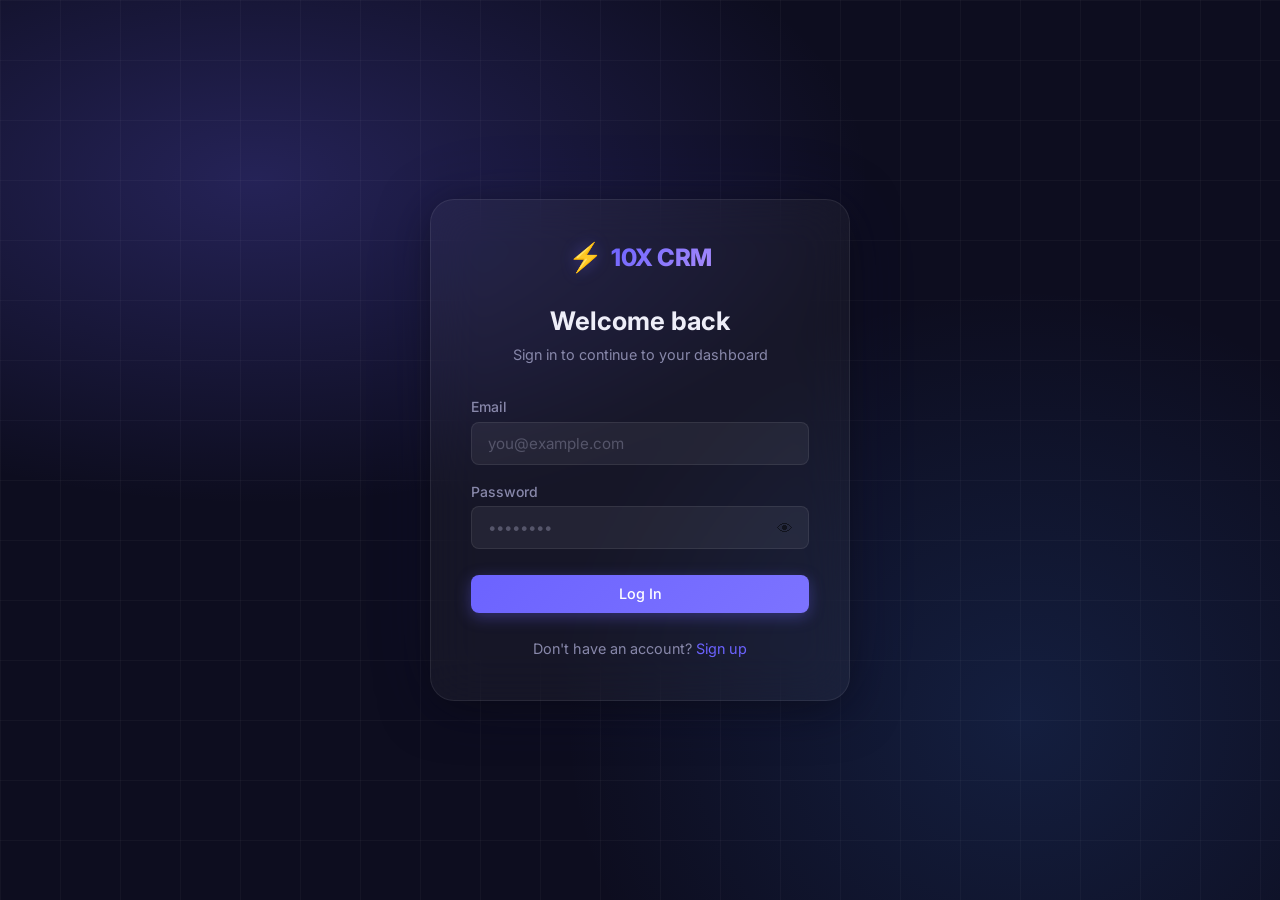
==== index.html @ d8c52a06 "12" ====
<!DOCTYPE html>
<html lang="en" data-theme="dark">
<head>
  <meta charset="UTF-8">
  <meta name="viewport" content="width=device-width, initial-scale=1.0">
  <title>Login — 10X CRM</title>
  <meta name="description" content="Sign in to 10X CRM — the smart sales CRM for high-performing teams.">
  <link rel="preconnect" href="https://fonts.googleapis.com">
  <link rel="preconnect" href="https://fonts.gstatic.com" crossorigin>
  <link href="https://fonts.googleapis.com/css2?family=Inter:wght@300;400;500;600;700;800&display=swap" rel="stylesheet">
  <link rel="stylesheet" href="css/style.css">
</head>
<body class="auth-page">

  <!-- Animated background -->
  <div class="auth-bg">
    <div class="auth-bg-gradient"></div>
    <div class="auth-bg-grid"></div>
  </div>

  <!-- Login Card -->
  <div class="auth-container">
    <div class="auth-card fade-in-up">

      <div class="auth-logo">
        <span class="logo-icon">⚡</span>
        <span class="logo-text">10X CRM</span>
      </div>

      <h1 class="auth-title">Welcome back</h1>
      <p class="auth-subtitle">Sign in to continue to your dashboard</p>

      <form id="login-form" novalidate>

        <div class="form-group">
          <label class="form-label" for="email">Email</label>
          <input
            type="text"
            id="email"
            class="form-input"
            placeholder="you@example.com"
            autocomplete="email"
          >
        </div>

        <div class="form-group">
          <label class="form-label" for="password">Password</label>
          <div class="input-wrapper">
            <input
              type="password"
              id="password"
              class="form-input"
              placeholder="••••••••"
              autocomplete="current-password"
            >
            <button type="button" class="toggle-password" onclick="togglePassword('password')" tabindex="-1" aria-label="Toggle password visibility">👁</button>
          </div>
        </div>

        <button type="submit" id="login-btn" class="btn btn-primary btn-full" style="margin-top:0.5rem">
          Log In
        </button>

      </form>

      <p class="auth-link">Don't have an account? <a href="signup.html">Sign up</a></p>

    </div>
  </div>

  <div id="toast-container"></div>

  <script src="js/storage.js"></script>
  <script src="js/guard.js"></script>
  <script src="js/toast.js"></script>
  <script src="js/auth.js"></script>
  <script>initLogin();</script>
</body>
</html>
---- css/style.css ----
/* ============================================================
   10X CRM — Design System
   Vanilla CSS | Dark/Light themes | Glassmorphism | Animations
   ============================================================ */

@import url('https://fonts.googleapis.com/css2?family=Inter:wght@300;400;500;600;700;800&display=swap');

/* ── CSS Variables ── */
:root {
  --font: 'Inter', -apple-system, BlinkMacSystemFont, sans-serif;

  /* Dark theme (default) */
  --bg-base:        #0d0d1f;
  --bg-secondary:   #12122a;
  --bg-card:        rgba(255, 255, 255, 0.04);
  --bg-card-hover:  rgba(255, 255, 255, 0.07);
  --bg-input:       rgba(255, 255, 255, 0.06);
  --bg-sidebar:     rgba(15, 15, 35, 0.95);

  --border:         rgba(255, 255, 255, 0.08);
  --border-focus:   rgba(108, 99, 255, 0.6);
  --border-error:   #ef4444;

  --text-primary:   #eeeef8;
  --text-secondary: #8888aa;
  --text-muted:     #55556a;
  --text-accent:    #6c63ff;

  --accent:         #6c63ff;
  --accent-hover:   #7c73ff;
  --accent-light:   rgba(108, 99, 255, 0.15);
  --accent-glow:    rgba(108, 99, 255, 0.4);

  --success:        #10b981;
  --success-light:  rgba(16, 185, 129, 0.15);
  --error:          #ef4444;
  --error-light:    rgba(239, 68, 68, 0.12);
  --warning:        #f59e0b;
  --warning-light:  rgba(245, 158, 11, 0.15);
  --info:           #3b82f6;
  --info-light:     rgba(59, 130, 246, 0.15);

  /* Status colors */
  --status-lead:       #3b82f6;
  --status-lead-bg:    rgba(59, 130, 246, 0.15);
  --status-contacted:  #f59e0b;
  --status-contacted-bg: rgba(245, 158, 11, 0.15);
  --status-won:        #10b981;
  --status-won-bg:     rgba(16, 185, 129, 0.15);
  --status-lost:       #ef4444;
  --status-lost-bg:    rgba(239, 68, 68, 0.15);

  --sidebar-width: 250px;
  --radius-sm: 8px;
  --radius-md: 12px;
  --radius-lg: 16px;
  --radius-xl: 24px;
  --shadow-sm: 0 2px 8px rgba(0,0,0,0.3);
  --shadow-md: 0 4px 24px rgba(0,0,0,0.4);
  --shadow-lg: 0 8px 48px rgba(0,0,0,0.5);
  --shadow-accent: 0 0 32px var(--accent-glow);
  --transition: all 0.2s ease;
  --transition-slow: all 0.35s ease;
}

/* Light Theme */
[data-theme="light"] {
  --bg-base:        #f0f0fd;
  --bg-secondary:   #e8e8f8;
  --bg-card:        rgba(255, 255, 255, 0.85);
  --bg-card-hover:  rgba(255, 255, 255, 0.98);
  --bg-input:       rgba(255, 255, 255, 0.9);
  --bg-sidebar:     rgba(240, 240, 253, 0.98);
  --border:         rgba(0, 0, 0, 0.08);
  --border-focus:   rgba(108, 99, 255, 0.5);
  --text-primary:   #1a1a3a;
  --text-secondary: #5a5a7a;
  --text-muted:     #9090b0;
  --accent-light:   rgba(108, 99, 255, 0.1);
  --accent-glow:    rgba(108, 99, 255, 0.2);
  --bg-sidebar:     #ffffff;
  --shadow-sm: 0 2px 8px rgba(0,0,0,0.08);
  --shadow-md: 0 4px 24px rgba(0,0,0,0.1);
  --shadow-lg: 0 8px 48px rgba(0,0,0,0.15);
}

/* ── Reset ── */
*, *::before, *::after { box-sizing: border-box; margin: 0; padding: 0; }
html { font-size: 16px; }
body {
  font-family: var(--font);
  background: var(--bg-base);
  color: var(--text-primary);
  min-height: 100vh;
  -webkit-font-smoothing: antialiased;
  transition: background 0.3s ease, color 0.3s ease;
}
a { color: var(--accent); text-decoration: none; transition: var(--transition); }
a:hover { color: var(--accent-hover); }
img { max-width: 100%; }
button { cursor: pointer; border: none; font-family: var(--font); }
input, select, textarea { font-family: var(--font); }
ul { list-style: none; }

/* ── Scrollbar ── */
::-webkit-scrollbar { width: 6px; height: 6px; }
::-webkit-scrollbar-track { background: transparent; }
::-webkit-scrollbar-thumb { background: var(--border); border-radius: 3px; }
::-webkit-scrollbar-thumb:hover { background: var(--text-muted); }

/* ── Typography ── */
h1 { font-size: 1.75rem; font-weight: 700; line-height: 1.2; }
h2 { font-size: 1.35rem; font-weight: 600; }
h3 { font-size: 1.1rem; font-weight: 600; }
p { line-height: 1.6; }

/* ══════════════════════════════════════════
   AUTH PAGES (Login & Sign Up)
══════════════════════════════════════════ */

.auth-page {
  overflow: hidden;
}

.auth-bg {
  position: fixed;
  inset: 0;
  z-index: 0;
}

.auth-bg-gradient {
  position: absolute;
  inset: 0;
  background:
    radial-gradient(ellipse 80% 60% at 20% 20%, rgba(108, 99, 255, 0.25) 0%, transparent 60%),
    radial-gradient(ellipse 60% 80% at 80% 80%, rgba(59, 130, 246, 0.15) 0%, transparent 60%),
    var(--bg-base);
}

.auth-bg-grid {
  position: absolute;
  inset: 0;
  background-image:
    linear-gradient(rgba(255,255,255,0.03) 1px, transparent 1px),
    linear-gradient(90deg, rgba(255,255,255,0.03) 1px, transparent 1px);
  background-size: 60px 60px;
}

.auth-container {
  position: relative;
  z-index: 1;
  min-height: 100vh;
  display: flex;
  align-items: center;
  justify-content: center;
  padding: 2rem;
}

.auth-card {
  width: 100%;
  max-width: 420px;
  background: var(--bg-card);
  backdrop-filter: blur(24px);
  -webkit-backdrop-filter: blur(24px);
  border: 1px solid var(--border);
  border-radius: var(--radius-xl);
  padding: 2.5rem;
  box-shadow: var(--shadow-lg), 0 0 80px rgba(108, 99, 255, 0.08);
  animation: fadeInUp 0.4s ease;
}

.auth-logo {
  display: flex;
  align-items: center;
  gap: 0.5rem;
  margin-bottom: 2rem;
  justify-content: center;
}

.logo-icon {
  font-size: 1.75rem;
  filter: drop-shadow(0 0 8px var(--accent-glow));
}

.logo-text {
  font-size: 1.5rem;
  font-weight: 800;
  background: linear-gradient(135deg, var(--accent), #a78bfa);
  -webkit-background-clip: text;
  -webkit-text-fill-color: transparent;
  background-clip: text;
  letter-spacing: -0.02em;
}

.auth-title {
  font-size: 1.6rem;
  font-weight: 700;
  text-align: center;
  margin-bottom: 0.4rem;
}

.auth-subtitle {
  text-align: center;
  color: var(--text-secondary);
  font-size: 0.9rem;
  margin-bottom: 2rem;
}

.auth-link {
  text-align: center;
  margin-top: 1.5rem;
  color: var(--text-secondary);
  font-size: 0.9rem;
}

/* ══════════════════════════════════════════
   FORMS & INPUTS
══════════════════════════════════════════ */

.form-group {
  margin-bottom: 1.1rem;
}

.form-label {
  display: block;
  font-size: 0.875rem;
  font-weight: 500;
  color: var(--text-secondary);
  margin-bottom: 0.4rem;
}

.form-input, .form-select, .form-textarea {
  width: 100%;
  padding: 0.7rem 1rem;
  background: var(--bg-input);
  border: 1px solid var(--border);
  border-radius: var(--radius-sm);
  color: var(--text-primary);
  font-size: 0.95rem;
  transition: var(--transition);
  outline: none;
  -webkit-appearance: none;
  appearance: none;
}

.form-input::placeholder, .form-textarea::placeholder {
  color: var(--text-muted);
}

.form-input:focus, .form-select:focus, .form-textarea:focus {
  border-color: var(--border-focus);
  background: rgba(108, 99, 255, 0.05);
  box-shadow: 0 0 0 3px rgba(108, 99, 255, 0.1);
}

.form-input.input-error, .form-select.input-error, .form-textarea.input-error {
  border-color: var(--border-error);
  background: var(--error-light);
  box-shadow: 0 0 0 3px rgba(239, 68, 68, 0.1);
}

.field-error {
  display: block;
  font-size: 0.8rem;
  color: var(--error);
  margin-top: 0.3rem;
  animation: fadeIn 0.2s ease;
}

.form-select {
  background-image: url("data:image/svg+xml,%3Csvg xmlns='http://www.w3.org/2000/svg' width='12' height='8' viewBox='0 0 12 8'%3E%3Cpath fill='%238888aa' d='M1 1l5 5 5-5'/%3E%3C/svg%3E");
  background-repeat: no-repeat;
  background-position: right 0.9rem center;
  padding-right: 2.5rem;
  cursor: pointer;
}

.form-select option {
  background: #1a1a3a;
  color: var(--text-primary);
}

.form-textarea {
  resize: vertical;
  min-height: 80px;
}

/* Input with icon/button inside */
.input-wrapper {
  position: relative;
}

.input-wrapper .form-input {
  padding-right: 3rem;
}

.toggle-password {
  position: absolute;
  right: 0.75rem;
  top: 50%;
  transform: translateY(-50%);
  background: none;
  padding: 0.25rem;
  font-size: 1rem;
  opacity: 0.5;
  transition: var(--transition);
}

.toggle-password:hover { opacity: 1; }

/* ── Password Strength ── */
.password-strength {
  margin-top: 0.5rem;
  height: 4px;
  border-radius: 2px;
  background: var(--border);
  overflow: hidden;
  position: relative;
}

.strength-bar {
  height: 100%;
  border-radius: 2px;
  transition: width 0.3s ease, background 0.3s ease;
  width: 0;
}

.strength-label {
  font-size: 0.75rem;
  margin-top: 0.25rem;
  display: block;
}

.strength-weak   .strength-bar { width: 25%; background: var(--error); }
.strength-fair   .strength-bar { width: 50%; background: var(--warning); }
.strength-good   .strength-bar { width: 75%; background: #a78bfa; }
.strength-strong .strength-bar { width: 100%; background: var(--success); }

.strength-weak   .strength-label { color: var(--error); }
.strength-fair   .strength-label { color: var(--warning); }
.strength-good   .strength-label { color: #a78bfa; }
.strength-strong .strength-label { color: var(--success); }

/* ══════════════════════════════════════════
   BUTTONS
══════════════════════════════════════════ */

.btn {
  display: inline-flex;
  align-items: center;
  justify-content: center;
  gap: 0.5rem;
  padding: 0.65rem 1.25rem;
  border-radius: var(--radius-sm);
  font-size: 0.9rem;
  font-weight: 500;
  transition: var(--transition);
  white-space: nowrap;
}

.btn-primary {
  background: linear-gradient(135deg, var(--accent), #7c73ff);
  color: #fff;
  box-shadow: 0 4px 15px rgba(108, 99, 255, 0.35);
}

.btn-primary:hover {
  transform: translateY(-1px);
  box-shadow: 0 6px 20px rgba(108, 99, 255, 0.5);
  filter: brightness(1.1);
}

.btn-primary:active { transform: translateY(0); }

.btn-secondary {
  background: var(--bg-card);
  color: var(--text-primary);
  border: 1px solid var(--border);
}

.btn-secondary:hover {
  background: var(--bg-card-hover);
  border-color: var(--accent);
}

.btn-ghost {
  background: transparent;
  color: var(--text-secondary);
  padding: 0.5rem 0.75rem;
}

.btn-ghost:hover {
  color: var(--error);
  background: var(--error-light);
}

.btn-danger {
  background: var(--error-light);
  color: var(--error);
  border: 1px solid rgba(239, 68, 68, 0.3);
}

.btn-danger:hover {
  background: var(--error);
  color: #fff;
}

.btn-full { width: 100%; }

.btn-icon {
  background: var(--bg-card);
  border: 1px solid var(--border);
  border-radius: var(--radius-sm);
  padding: 0.5rem 0.75rem;
  font-size: 1.1rem;
  transition: var(--transition);
}

.btn-icon:hover {
  background: var(--bg-card-hover);
  transform: scale(1.05);
}

/* Delete button on client cards */
.btn-delete {
  background: transparent;
  color: var(--text-muted);
  font-size: 0.8rem;
  padding: 0.35rem 0.7rem;
  border-radius: var(--radius-sm);
  border: 1px solid transparent;
  transition: var(--transition);
}

.btn-delete:hover {
  color: var(--error);
  border-color: var(--error);
  background: var(--error-light);
}

/* ══════════════════════════════════════════
   APP LAYOUT (Protected Pages)
══════════════════════════════════════════ */

.app-layout {
  display: flex;
  min-height: 100vh;
}

/* ── Sidebar ── */
.sidebar {
  width: var(--sidebar-width);
  min-height: 100vh;
  background: var(--bg-sidebar);
  border-right: 1px solid var(--border);
  display: flex;
  flex-direction: column;
  position: fixed;
  top: 0;
  left: 0;
  z-index: 100;
  backdrop-filter: blur(20px);
  -webkit-backdrop-filter: blur(20px);
  transition: var(--transition);
}

.sidebar-logo {
  padding: 1.5rem 1.25rem;
  border-bottom: 1px solid var(--border);
}

.sidebar-logo a {
  display: flex;
  align-items: center;
  gap: 0.5rem;
  text-decoration: none;
}

.sidebar-logo .logo-icon { font-size: 1.5rem; }
.sidebar-logo .logo-text { font-size: 1.2rem; font-weight: 800; }

.sidebar-nav {
  padding: 1rem 0.75rem;
  flex: 1;
  display: flex;
  flex-direction: column;
  gap: 0.25rem;
}

.nav-link {
  display: flex;
  align-items: center;
  gap: 0.75rem;
  padding: 0.7rem 1rem;
  border-radius: var(--radius-md);
  color: var(--text-secondary);
  font-size: 0.9rem;
  font-weight: 500;
  transition: var(--transition);
  text-decoration: none;
}

.nav-link:hover {
  color: var(--text-primary);
  background: var(--bg-card-hover);
}

.nav-link.active {
  color: var(--accent);
  background: var(--accent-light);
  font-weight: 600;
}

.nav-link .nav-icon { font-size: 1.1rem; width: 20px; text-align: center; }

.sidebar-footer {
  padding: 1rem 1.25rem;
  border-top: 1px solid var(--border);
  display: flex;
  align-items: center;
  justify-content: space-between;
  gap: 0.5rem;
}

/* ── Main Content ── */
.main-content {
  margin-left: var(--sidebar-width);
  flex: 1;
  min-height: 100vh;
  padding: 2rem 2.5rem;
  background: var(--bg-base);
  transition: background 0.3s ease;
}

/* ── Page Header ── */
.page-header {
  display: flex;
  align-items: flex-start;
  justify-content: space-between;
  margin-bottom: 2rem;
}

.page-header h1 {
  font-size: 1.6rem;
  margin-bottom: 0.25rem;
}

.live-clock {
  color: var(--text-secondary);
  font-size: 0.875rem;
  display: flex;
  gap: 1rem;
}

.page-header-actions {
  display: flex;
  align-items: center;
  gap: 0.75rem;
  flex-shrink: 0;
}

/* ══════════════════════════════════════════
   STAT CARDS (Dashboard)
══════════════════════════════════════════ */

.stats-grid {
  display: grid;
  grid-template-columns: repeat(4, 1fr);
  gap: 1.25rem;
  margin-bottom: 1.75rem;
}

.stat-card {
  background: var(--bg-card);
  backdrop-filter: blur(12px);
  border: 1px solid var(--border);
  border-radius: var(--radius-lg);
  padding: 1.4rem 1.5rem;
  transition: var(--transition);
  position: relative;
  overflow: hidden;
}

.stat-card::before {
  content: '';
  position: absolute;
  top: 0; left: 0; right: 0;
  height: 2px;
  background: linear-gradient(90deg, var(--accent), transparent);
  opacity: 0;
  transition: var(--transition);
}

.stat-card:hover { border-color: rgba(108, 99, 255, 0.25); transform: translateY(-2px); }
.stat-card:hover::before { opacity: 1; }

.stat-label {
  font-size: 0.8rem;
  font-weight: 500;
  text-transform: uppercase;
  letter-spacing: 0.06em;
  color: var(--text-secondary);
  margin-bottom: 0.6rem;
}

.stat-value {
  font-size: 2rem;
  font-weight: 700;
  color: var(--text-primary);
  line-height: 1;
  margin-bottom: 0.3rem;
}

.stat-icon {
  position: absolute;
  top: 1.25rem;
  right: 1.25rem;
  font-size: 1.5rem;
  opacity: 0.5;
}

.stat-card.accent .stat-value { color: var(--accent); }
.stat-card.success .stat-value { color: var(--success); }

/* ══════════════════════════════════════════
   DASHBOARD SECTIONS
══════════════════════════════════════════ */

.dashboard-grid {
  display: grid;
  grid-template-columns: 1fr 1.5fr;
  gap: 1.5rem;
}

.section-card {
  background: var(--bg-card);
  backdrop-filter: blur(12px);
  border: 1px solid var(--border);
  border-radius: var(--radius-lg);
  padding: 1.5rem;
}

.section-header {
  display: flex;
  align-items: center;
  justify-content: space-between;
  margin-bottom: 1.25rem;
}

.section-title {
  font-size: 1rem;
  font-weight: 600;
  color: var(--text-primary);
}

/* ── Pipeline ── */
.pipeline-list { display: flex; flex-direction: column; gap: 0.9rem; }

.pipeline-item {
  display: flex;
  align-items: center;
  gap: 0.75rem;
}

.pipeline-label {
  width: 75px;
  font-size: 0.82rem;
  font-weight: 500;
  color: var(--text-secondary);
  flex-shrink: 0;
}

.pipeline-bar {
  flex: 1;
  height: 8px;
  background: var(--border);
  border-radius: 4px;
  overflow: hidden;
}

.pipeline-bar-fill {
  height: 100%;
  border-radius: 4px;
  transition: width 0.6s ease;
  min-width: 4px;
}

#pipeline-lead .pipeline-bar-fill    { background: var(--status-lead); }
#pipeline-contacted .pipeline-bar-fill { background: var(--status-contacted); }
#pipeline-won .pipeline-bar-fill     { background: var(--status-won); }
#pipeline-lost .pipeline-bar-fill    { background: var(--status-lost); }

.pipeline-count {
  width: 32px;
  text-align: right;
  font-size: 0.85rem;
  font-weight: 600;
  color: var(--text-primary);
  flex-shrink: 0;
}

/* ── Recent Clients ── */
.recent-client-item {
  display: flex;
  align-items: center;
  gap: 0.75rem;
  padding: 0.6rem 0;
  border-bottom: 1px solid var(--border);
  transition: var(--transition);
}

.recent-client-item:last-child { border-bottom: none; }
.recent-client-item:hover { background: var(--bg-card-hover); border-radius: var(--radius-sm); padding-left: 0.5rem; }

.client-avatar-sm {
  width: 38px;
  height: 38px;
  border-radius: 50%;
  object-fit: cover;
  border: 2px solid var(--border);
  flex-shrink: 0;
}

.recent-client-info { flex: 1; min-width: 0; }

.recent-client-name {
  display: block;
  font-size: 0.9rem;
  font-weight: 500;
  white-space: nowrap;
  overflow: hidden;
  text-overflow: ellipsis;
}

.recent-client-company {
  display: block;
  font-size: 0.78rem;
  color: var(--text-secondary);
  white-space: nowrap;
  overflow: hidden;
  text-overflow: ellipsis;
}

.recent-client-date {
  font-size: 0.78rem;
  color: var(--text-muted);
  flex-shrink: 0;
}

.view-all-link {
  display: inline-flex;
  align-items: center;
  gap: 0.3rem;
  margin-top: 1rem;
  font-size: 0.875rem;
  color: var(--accent);
  font-weight: 500;
}

.view-all-link:hover { gap: 0.5rem; }

/* ══════════════════════════════════════════
   CLIENTS PAGE TOOLBAR
══════════════════════════════════════════ */

.clients-toolbar {
  display: flex;
  align-items: center;
  gap: 0.75rem;
  margin-bottom: 1.5rem;
  flex-wrap: wrap;
}

.search-wrapper {
  position: relative;
  flex: 1;
  min-width: 200px;
  max-width: 320px;
}

.search-icon {
  position: absolute;
  left: 0.9rem;
  top: 50%;
  transform: translateY(-50%);
  color: var(--text-muted);
  font-size: 0.9rem;
  pointer-events: none;
}

.search-input {
  width: 100%;
  padding: 0.65rem 1rem 0.65rem 2.5rem;
  background: var(--bg-input);
  border: 1px solid var(--border);
  border-radius: var(--radius-sm);
  color: var(--text-primary);
  font-size: 0.9rem;
  transition: var(--transition);
  outline: none;
}

.search-input:focus {
  border-color: var(--border-focus);
  box-shadow: 0 0 0 3px rgba(108, 99, 255, 0.1);
}

.search-input::placeholder { color: var(--text-muted); }

/* Filter chips */
.filter-chips {
  display: flex;
  gap: 0.4rem;
  flex-wrap: wrap;
}

.filter-chip {
  padding: 0.4rem 0.9rem;
  border-radius: 100px;
  border: 1px solid var(--border);
  background: transparent;
  color: var(--text-secondary);
  font-size: 0.82rem;
  font-weight: 500;
  cursor: pointer;
  transition: var(--transition);
  font-family: var(--font);
}

.filter-chip:hover { border-color: var(--accent); color: var(--accent); }

.filter-chip.active {
  background: var(--accent-light);
  border-color: var(--accent);
  color: var(--accent);
  font-weight: 600;
}

.filter-chip[data-status="Lead"].active     { background: var(--status-lead-bg); border-color: var(--status-lead); color: var(--status-lead); }
.filter-chip[data-status="Contacted"].active { background: var(--status-contacted-bg); border-color: var(--status-contacted); color: var(--status-contacted); }
.filter-chip[data-status="Won"].active      { background: var(--status-won-bg); border-color: var(--status-won); color: var(--status-won); }
.filter-chip[data-status="Lost"].active     { background: var(--status-lost-bg); border-color: var(--status-lost); color: var(--status-lost); }

.sort-select {
  padding: 0.6rem 2rem 0.6rem 0.9rem;
  background: var(--bg-input);
  border: 1px solid var(--border);
  border-radius: var(--radius-sm);
  color: var(--text-primary);
  font-size: 0.85rem;
  cursor: pointer;
  outline: none;
  transition: var(--transition);
  background-image: url("data:image/svg+xml,%3Csvg xmlns='http://www.w3.org/2000/svg' width='10' height='6' viewBox='0 0 10 6'%3E%3Cpath fill='%238888aa' d='M1 1l4 4 4-4'/%3E%3C/svg%3E");
  background-repeat: no-repeat;
  background-position: right 0.7rem center;
  -webkit-appearance: none;
  appearance: none;
}

.sort-select option { background: #1a1a3a; }

/* ══════════════════════════════════════════
   CLIENT CARDS GRID
══════════════════════════════════════════ */

.clients-grid {
  display: grid;
  grid-template-columns: repeat(auto-fill, minmax(300px, 1fr));
  gap: 1.1rem;
}

.client-card {
  background: var(--bg-card);
  border: 1px solid var(--border);
  border-radius: var(--radius-lg);
  overflow: hidden;
  transition: var(--transition);
  cursor: pointer;
}

.client-card:hover {
  border-color: rgba(108, 99, 255, 0.3);
  transform: translateY(-2px);
  box-shadow: var(--shadow-md);
}

.client-card-header {
  display: flex;
  align-items: flex-start;
  gap: 0.9rem;
  padding: 1.1rem;
}

.client-avatar {
  width: 52px;
  height: 52px;
  border-radius: 50%;
  object-fit: cover;
  border: 2px solid var(--border);
  flex-shrink: 0;
}

.client-info { flex: 1; min-width: 0; }

.client-name {
  font-size: 0.95rem;
  font-weight: 600;
  margin-bottom: 0.2rem;
  white-space: nowrap;
  overflow: hidden;
  text-overflow: ellipsis;
}

.client-company, .client-email {
  font-size: 0.8rem;
  color: var(--text-secondary);
  white-space: nowrap;
  overflow: hidden;
  text-overflow: ellipsis;
  margin-bottom: 0.1rem;
}

.client-card-footer {
  display: flex;
  align-items: center;
  gap: 0.5rem;
  padding: 0.7rem 1.1rem;
  border-top: 1px solid var(--border);
  background: rgba(0,0,0,0.15);
  flex-wrap: wrap;
}

.deal-value {
  font-size: 0.85rem;
  font-weight: 600;
  color: var(--success);
  margin-right: auto;
}

.status-select {
  padding: 0.3rem 1.5rem 0.3rem 0.5rem;
  background: var(--bg-input);
  border: 1px solid var(--border);
  border-radius: var(--radius-sm);
  color: var(--text-primary);
  font-size: 0.78rem;
  cursor: pointer;
  outline: none;
  transition: var(--transition);
  background-image: url("data:image/svg+xml,%3Csvg xmlns='http://www.w3.org/2000/svg' width='8' height='5' viewBox='0 0 8 5'%3E%3Cpath fill='%238888aa' d='M1 1l3 3 3-3'/%3E%3C/svg%3E");
  background-repeat: no-repeat;
  background-position: right 0.4rem center;
  -webkit-appearance: none;
  appearance: none;
}

.status-select option { background: #1a1a3a; }

/* ── Status Badges ── */
.badge {
  display: inline-flex;
  align-items: center;
  padding: 0.25rem 0.65rem;
  border-radius: 100px;
  font-size: 0.75rem;
  font-weight: 600;
  letter-spacing: 0.02em;
  white-space: nowrap;
}

.badge-lead      { background: var(--status-lead-bg); color: var(--status-lead); }
.badge-contacted { background: var(--status-contacted-bg); color: var(--status-contacted); }
.badge-won       { background: var(--status-won-bg); color: var(--status-won); }
.badge-lost      { background: var(--status-lost-bg); color: var(--status-lost); }

/* ══════════════════════════════════════════
   MODALS
══════════════════════════════════════════ */

.modal-overlay {
  position: fixed;
  inset: 0;
  background: rgba(0, 0, 0, 0.65);
  backdrop-filter: blur(6px);
  -webkit-backdrop-filter: blur(6px);
  display: flex;
  align-items: center;
  justify-content: center;
  z-index: 1000;
  padding: 1.5rem;
  opacity: 0;
  pointer-events: none;
  transition: opacity 0.25s ease;
}

.modal-overlay.modal-open {
  opacity: 1;
  pointer-events: all;
}

.modal-overlay.modal-open .modal-box {
  transform: scale(1) translateY(0);
  opacity: 1;
}

.modal-box {
  background: var(--bg-secondary);
  border: 1px solid var(--border);
  border-radius: var(--radius-xl);
  width: 100%;
  max-width: 480px;
  max-height: 90vh;
  overflow-y: auto;
  box-shadow: var(--shadow-lg);
  transform: scale(0.95) translateY(10px);
  opacity: 0;
  transition: transform 0.25s ease, opacity 0.25s ease;
}

.modal-box.modal-wide { max-width: 580px; }

.modal-header {
  display: flex;
  align-items: center;
  justify-content: space-between;
  padding: 1.5rem 1.5rem 0;
}

.modal-title { font-size: 1.15rem; font-weight: 700; }

.modal-close {
  background: var(--bg-card);
  border: 1px solid var(--border);
  border-radius: var(--radius-sm);
  width: 32px;
  height: 32px;
  display: flex;
  align-items: center;
  justify-content: center;
  font-size: 1.1rem;
  color: var(--text-secondary);
  transition: var(--transition);
}

.modal-close:hover {
  color: var(--error);
  border-color: var(--error);
  background: var(--error-light);
}

.modal-body {
  padding: 1.25rem 1.5rem 1.5rem;
}

.modal-footer {
  padding: 0 1.5rem 1.5rem;
  display: flex;
  gap: 0.75rem;
  justify-content: flex-end;
}

/* ── Detail Modal specific ── */
.detail-hero {
  display: flex;
  align-items: center;
  gap: 1rem;
  padding: 1.25rem 1.5rem;
  border-bottom: 1px solid var(--border);
}

.detail-avatar {
  width: 70px;
  height: 70px;
  border-radius: 50%;
  object-fit: cover;
  border: 3px solid var(--accent);
}

.detail-info h2 { font-size: 1.15rem; }
.detail-info p { font-size: 0.85rem; color: var(--text-secondary); margin-top: 0.15rem; }

.detail-fields {
  display: grid;
  grid-template-columns: 1fr 1fr;
  gap: 0.75rem 1.25rem;
  padding: 1.25rem 1.5rem;
  border-bottom: 1px solid var(--border);
}

.detail-field-label {
  font-size: 0.75rem;
  font-weight: 500;
  text-transform: uppercase;
  letter-spacing: 0.05em;
  color: var(--text-muted);
  margin-bottom: 0.2rem;
}

.detail-field-value {
  font-size: 0.9rem;
  color: var(--text-primary);
  font-weight: 500;
}

.notes-section { padding: 1.25rem 1.5rem; }

.notes-section h3 { font-size: 0.95rem; margin-bottom: 0.9rem; }

.notes-list {
  display: flex;
  flex-direction: column;
  gap: 0.6rem;
  max-height: 180px;
  overflow-y: auto;
  margin-bottom: 0.9rem;
}

.note-item {
  background: var(--bg-card);
  border: 1px solid var(--border);
  border-radius: var(--radius-sm);
  padding: 0.6rem 0.85rem;
}

.note-text { font-size: 0.88rem; margin-bottom: 0.25rem; }
.note-date { font-size: 0.75rem; color: var(--text-muted); }

.note-input-row {
  display: flex;
  gap: 0.5rem;
  margin-bottom: 0.75rem;
}

.note-input-row .form-input { flex: 1; }

/* ══════════════════════════════════════════
   PROFILE PAGE
══════════════════════════════════════════ */

.profile-layout {
  display: grid;
  grid-template-columns: 280px 1fr;
  gap: 1.75rem;
  align-items: start;
}

.profile-card {
  background: var(--bg-card);
  border: 1px solid var(--border);
  border-radius: var(--radius-lg);
  padding: 2rem 1.5rem;
  text-align: center;
}

.profile-avatar-initials {
  width: 80px;
  height: 80px;
  border-radius: 50%;
  background: linear-gradient(135deg, var(--accent), #a78bfa);
  color: #fff;
  font-size: 1.75rem;
  font-weight: 700;
  display: flex;
  align-items: center;
  justify-content: center;
  margin: 0 auto 1rem;
  box-shadow: 0 0 0 4px rgba(108,99,255,0.2);
}

.profile-display-name { font-size: 1.2rem; font-weight: 700; margin-bottom: 0.25rem; }
.profile-display-email { font-size: 0.85rem; color: var(--text-secondary); margin-bottom: 0.5rem; }
.profile-display-company { font-size: 0.85rem; color: var(--text-muted); }
.profile-display-since { font-size: 0.8rem; color: var(--text-muted); margin-top: 1rem; padding-top: 1rem; border-top: 1px solid var(--border); }

.profile-forms { display: flex; flex-direction: column; gap: 1.25rem; }

.form-card {
  background: var(--bg-card);
  border: 1px solid var(--border);
  border-radius: var(--radius-lg);
  padding: 1.5rem;
}

.form-card h2 {
  font-size: 1rem;
  font-weight: 600;
  margin-bottom: 1.25rem;
  padding-bottom: 0.75rem;
  border-bottom: 1px solid var(--border);
}

.reset-zone {
  display: flex;
  align-items: center;
  justify-content: space-between;
  gap: 1rem;
}

.reset-zone p { font-size: 0.875rem; color: var(--text-secondary); }

/* ══════════════════════════════════════════
   TOAST NOTIFICATIONS
══════════════════════════════════════════ */

#toast-container {
  position: fixed;
  bottom: 1.5rem;
  right: 1.5rem;
  z-index: 9999;
  display: flex;
  flex-direction: column;
  gap: 0.6rem;
  pointer-events: none;
}

.toast {
  display: flex;
  align-items: center;
  gap: 0.65rem;
  padding: 0.75rem 1rem;
  border-radius: var(--radius-md);
  font-size: 0.875rem;
  font-weight: 500;
  min-width: 280px;
  max-width: 380px;
  pointer-events: all;
  box-shadow: var(--shadow-md);
  border: 1px solid transparent;
  opacity: 0;
  transform: translateY(16px) scale(0.96);
  transition: opacity 0.25s ease, transform 0.25s ease;
  backdrop-filter: blur(16px);
  -webkit-backdrop-filter: blur(16px);
}

.toast.toast-show {
  opacity: 1;
  transform: translateY(0) scale(1);
}

.toast-success {
  background: rgba(16, 185, 129, 0.15);
  border-color: rgba(16, 185, 129, 0.4);
  color: #34d399;
}

.toast-error {
  background: rgba(239, 68, 68, 0.15);
  border-color: rgba(239, 68, 68, 0.4);
  color: #f87171;
}

.toast-info {
  background: rgba(59, 130, 246, 0.15);
  border-color: rgba(59, 130, 246, 0.4);
  color: #60a5fa;
}

.toast-warning {
  background: rgba(245, 158, 11, 0.15);
  border-color: rgba(245, 158, 11, 0.4);
  color: #fbbf24;
}

.toast-icon {
  font-size: 1rem;
  font-weight: 700;
  flex-shrink: 0;
}

.toast-message { flex: 1; }

.toast-close {
  background: transparent;
  color: inherit;
  opacity: 0.6;
  font-size: 1.1rem;
  padding: 0;
  line-height: 1;
  flex-shrink: 0;
}

.toast-close:hover { opacity: 1; }

/* ══════════════════════════════════════════
   LOADING & EMPTY STATES
══════════════════════════════════════════ */

.loading-state, .error-state, .empty-state {
  display: flex;
  flex-direction: column;
  align-items: center;
  justify-content: center;
  padding: 3rem 1.5rem;
  text-align: center;
  color: var(--text-secondary);
  gap: 1rem;
  grid-column: 1 / -1;
}

.spinner {
  width: 36px;
  height: 36px;
  border: 3px solid var(--border);
  border-top-color: var(--accent);
  border-radius: 50%;
  animation: spin 0.7s linear infinite;
}

.error-state { color: var(--error); }
.error-state p { color: var(--error); }

/* ══════════════════════════════════════════
   UTILITIES
══════════════════════════════════════════ */

.text-muted { color: var(--text-muted); font-size: 0.875rem; }
.text-secondary { color: var(--text-secondary); }
.text-accent { color: var(--accent); }
.text-success { color: var(--success); }
.text-error { color: var(--error); }

.divider { border: none; border-top: 1px solid var(--border); margin: 1.25rem 0; }

.section-gap { margin-bottom: 1.75rem; }

/* Grid layout helper for form rows */
.form-row { display: grid; grid-template-columns: 1fr 1fr; gap: 1rem; }

/* ══════════════════════════════════════════
   ANIMATIONS
══════════════════════════════════════════ */

@keyframes fadeInUp {
  from { opacity: 0; transform: translateY(20px); }
  to   { opacity: 1; transform: translateY(0); }
}

@keyframes fadeIn {
  from { opacity: 0; }
  to   { opacity: 1; }
}

@keyframes spin {
  to { transform: rotate(360deg); }
}

@keyframes pulse {
  0%, 100% { opacity: 1; }
  50%       { opacity: 0.5; }
}

.fade-in { animation: fadeIn 0.3s ease; }
.fade-in-up { animation: fadeInUp 0.4s ease; }

/* ══════════════════════════════════════════
   RESPONSIVE
══════════════════════════════════════════ */

@media (max-width: 1100px) {
  .stats-grid { grid-template-columns: repeat(2, 1fr); }
  .dashboard-grid { grid-template-columns: 1fr; }
}

@media (max-width: 900px) {
  .profile-layout { grid-template-columns: 1fr; }
  .sidebar { transform: translateX(-100%); }
  .main-content { margin-left: 0; }
}

@media (max-width: 640px) {
  .stats-grid { grid-template-columns: 1fr; }
  .clients-grid { grid-template-columns: 1fr; }
  .auth-card { padding: 1.75rem; }
  .main-content { padding: 1.5rem; }
  .form-row { grid-template-columns: 1fr; }
  .detail-fields { grid-template-columns: 1fr; }
}
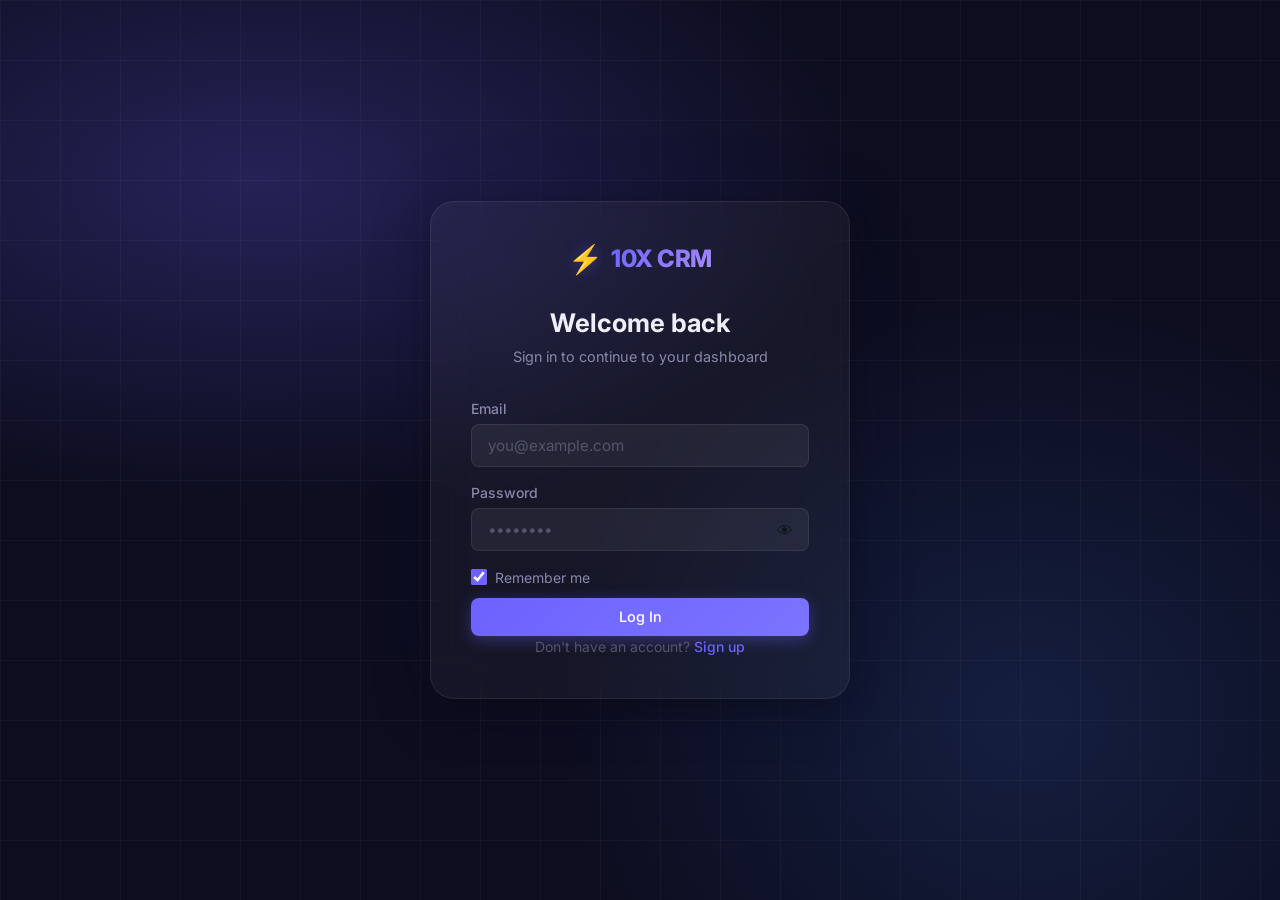
==== commit 140c4dfd: "localStorage vs sessionStorage" ====
--- a/index.html
+++ b/index.html
@@ -57,6 +57,14 @@
           </div>
         </div>
 
+        <!-- Remember me checkbox (bonus) -->
+        <div class="remember-row">
+          <label class="remember-label">
+            <input type="checkbox" id="remember-me" checked>
+            Remember me
+          </label>
+        </div>
+
         <button type="submit" id="login-btn" class="btn btn-primary btn-full" style="margin-top:0.5rem">
           Log In
         </button>
@@ -74,6 +82,24 @@
   <script src="js/guard.js"></script>
   <script src="js/toast.js"></script>
   <script src="js/auth.js"></script>
-  <script>initLogin();</script>
+  <script>
+    // Seed demo account if it doesn't exist yet (for evaluator convenience)
+    (function seedDemoAccount() {
+      const users = JSON.parse(localStorage.getItem('crm_users') || '[]');
+      const exists = users.some(u => u.email === 'demo@test.com');
+      if (!exists) {
+        users.push({
+          id: 1720000000000,
+          fullName: 'Demo User',
+          email: 'demo@test.com',
+          password: 'demo1234',
+          company: '10X Sales',
+          createdAt: new Date().toISOString()
+        });
+        localStorage.setItem('crm_users', JSON.stringify(users));
+      }
+    })();
+    initLogin();
+  </script>
 </body>
 </html>
--- a/css/style.css
+++ b/css/style.css
@@ -208,9 +208,39 @@
 
 .auth-link {
   text-align: center;
-  margin-top: 1.5rem;
+  color: var(--text-muted);
+  font-size: 0.875rem;
+}
+
+.auth-link a {
+  color: var(--accent);
+  font-weight: 500;
+}
+
+.auth-link a:hover { text-decoration: underline; }
+
+/* Remember me row */
+.remember-row {
+  display: flex;
+  align-items: center;
+  margin: 0.75rem 0 0.25rem;
+}
+
+.remember-label {
+  display: flex;
+  align-items: center;
+  gap: 0.5rem;
+  font-size: 0.875rem;
   color: var(--text-secondary);
-  font-size: 0.9rem;
+  cursor: pointer;
+  user-select: none;
+}
+
+.remember-label input[type="checkbox"] {
+  width: 1rem;
+  height: 1rem;
+  accent-color: var(--accent);
+  cursor: pointer;
 }
 
 /* ══════════════════════════════════════════
@@ -437,6 +467,24 @@
   border-color: var(--error);
   background: var(--error-light);
 }
+
+/* Edit button on client cards */
+.btn-edit {
+  background: transparent;
+  color: var(--text-muted);
+  font-size: 0.8rem;
+  padding: 0.35rem 0.7rem;
+  border-radius: var(--radius-sm);
+  border: 1px solid transparent;
+  transition: var(--transition);
+}
+
+.btn-edit:hover {
+  color: var(--accent);
+  border-color: var(--accent);
+  background: rgba(108, 99, 255, 0.12);
+}
+
 
 /* ══════════════════════════════════════════
    APP LAYOUT (Protected Pages)
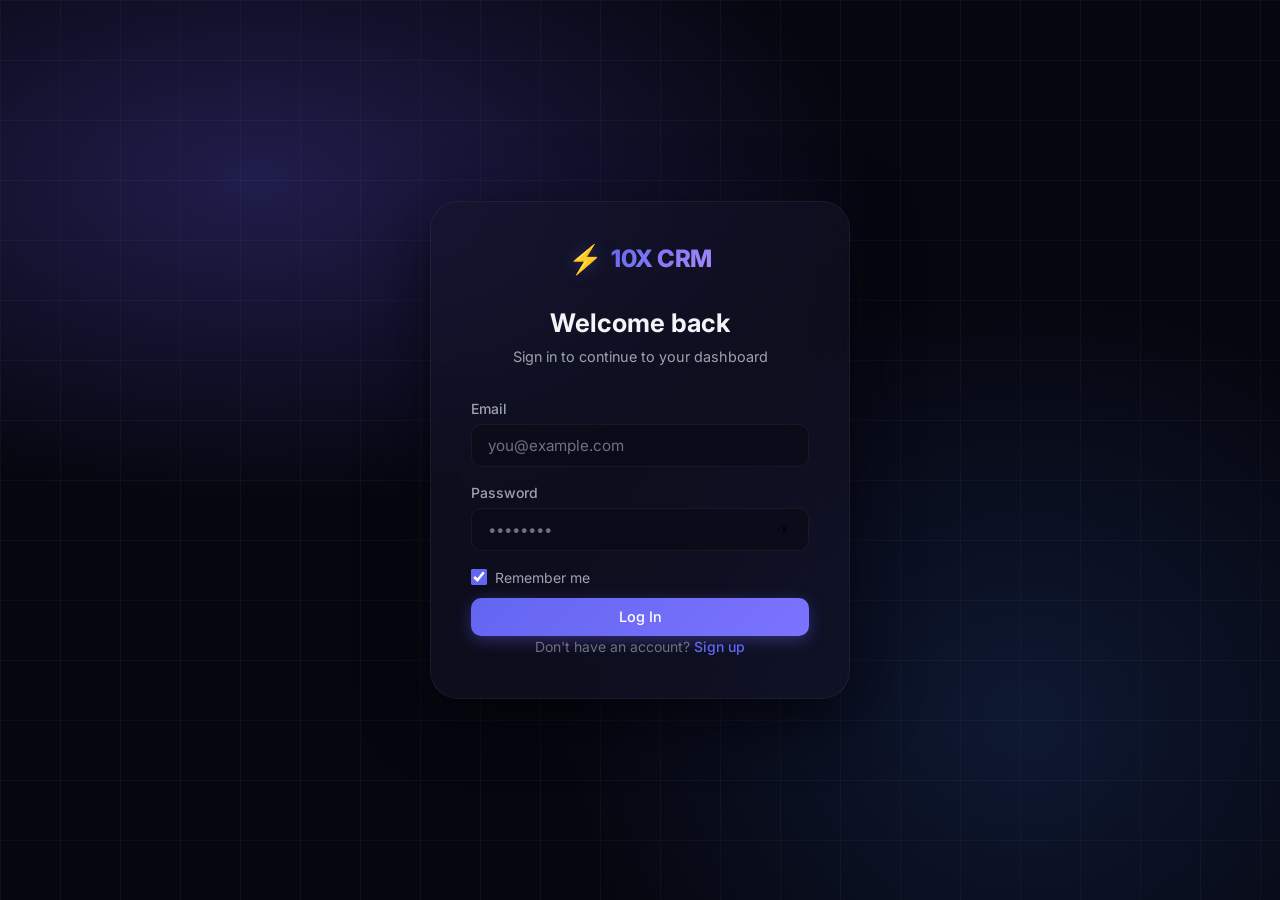
==== commit faf3a56c: "migrate to ES Modules and deduplicate helper functions" ====
--- a/index.html
+++ b/index.html
@@ -78,11 +78,10 @@
 
   <div id="toast-container"></div>
 
-  <script src="js/storage.js"></script>
-  <script src="js/guard.js"></script>
-  <script src="js/toast.js"></script>
-  <script src="js/auth.js"></script>
-  <script>
+  <script type="module">
+    import { initLogin, togglePassword } from './js/auth.js';
+    window.togglePassword = togglePassword;
+
     // Seed demo account if it doesn't exist yet (for evaluator convenience)
     (function seedDemoAccount() {
       const users = JSON.parse(localStorage.getItem('crm_users') || '[]');
--- a/css/style.css
+++ b/css/style.css
@@ -9,36 +9,36 @@
 :root {
   --font: 'Inter', -apple-system, BlinkMacSystemFont, sans-serif;
 
-  /* Dark theme (default) */
-  --bg-base:        #0d0d1f;
-  --bg-secondary:   #12122a;
-  --bg-card:        rgba(255, 255, 255, 0.04);
-  --bg-card-hover:  rgba(255, 255, 255, 0.07);
-  --bg-input:       rgba(255, 255, 255, 0.06);
-  --bg-sidebar:     rgba(15, 15, 35, 0.95);
-
-  --border:         rgba(255, 255, 255, 0.08);
-  --border-focus:   rgba(108, 99, 255, 0.6);
-  --border-error:   #ef4444;
-
-  --text-primary:   #eeeef8;
-  --text-secondary: #8888aa;
-  --text-muted:     #55556a;
-  --text-accent:    #6c63ff;
-
-  --accent:         #6c63ff;
-  --accent-hover:   #7c73ff;
-  --accent-light:   rgba(108, 99, 255, 0.15);
-  --accent-glow:    rgba(108, 99, 255, 0.4);
+  /* Cyberpunk Ultra-Modern Dark Theme */
+  --bg-base:        #06060f;
+  --bg-secondary:   #0b0b18;
+  --bg-card:        rgba(20, 20, 43, 0.55);
+  --bg-card-hover:  rgba(30, 30, 60, 0.75);
+  --bg-input:       rgba(10, 10, 25, 0.7);
+  --bg-sidebar:     rgba(8, 8, 20, 0.85);
+
+  --border:         rgba(255, 255, 255, 0.05);
+  --border-focus:   #8b5cf6;
+  --border-error:   #f43f5e;
+
+  --text-primary:   #f3f4f6;
+  --text-secondary: #9ca3af;
+  --text-muted:     #6b7280;
+  --text-accent:    #a78bfa;
+
+  --accent:         #6366f1;
+  --accent-hover:   #4f46e5;
+  --accent-light:   rgba(99, 102, 241, 0.15);
+  --accent-glow:    rgba(99, 102, 241, 0.35);
 
   --success:        #10b981;
   --success-light:  rgba(16, 185, 129, 0.15);
-  --error:          #ef4444;
-  --error-light:    rgba(239, 68, 68, 0.12);
-  --warning:        #f59e0b;
-  --warning-light:  rgba(245, 158, 11, 0.15);
-  --info:           #3b82f6;
-  --info-light:     rgba(59, 130, 246, 0.15);
+  --error:          #f43f5e;
+  --error-light:    rgba(244, 63, 94, 0.15);
+  --warning:        #fbbf24;
+  --warning-light:  rgba(251, 191, 36, 0.15);
+  --info:           #06b6d4;
+  --info-light:     rgba(6, 182, 212, 0.15);
 
   /* Status colors */
   --status-lead:       #3b82f6;
@@ -51,16 +51,16 @@
   --status-lost-bg:    rgba(239, 68, 68, 0.15);
 
   --sidebar-width: 250px;
-  --radius-sm: 8px;
-  --radius-md: 12px;
-  --radius-lg: 16px;
-  --radius-xl: 24px;
-  --shadow-sm: 0 2px 8px rgba(0,0,0,0.3);
-  --shadow-md: 0 4px 24px rgba(0,0,0,0.4);
-  --shadow-lg: 0 8px 48px rgba(0,0,0,0.5);
-  --shadow-accent: 0 0 32px var(--accent-glow);
-  --transition: all 0.2s ease;
-  --transition-slow: all 0.35s ease;
+  --radius-sm: 10px;
+  --radius-md: 14px;
+  --radius-lg: 20px;
+  --radius-xl: 28px;
+  --shadow-sm: 0 4px 12px rgba(0,0,0,0.4);
+  --shadow-md: 0 8px 32px rgba(0,0,0,0.6);
+  --shadow-lg: 0 16px 64px rgba(0,0,0,0.8);
+  --shadow-accent: 0 0 25px rgba(99, 102, 241, 0.4);
+  --transition: all 0.25s cubic-bezier(0.4, 0, 0.2, 1);
+  --transition-slow: all 0.45s cubic-bezier(0.4, 0, 0.2, 1);
 }
 
 /* Light Theme */
@@ -94,7 +94,40 @@
   min-height: 100vh;
   -webkit-font-smoothing: antialiased;
   transition: background 0.3s ease, color 0.3s ease;
-}
+  position: relative;
+  overflow-x: hidden;
+}
+
+/* Ambient Cyber-Glow Background Shapes (bonus) */
+body::before, body::after {
+  content: '';
+  position: fixed;
+  width: 500px;
+  height: 500px;
+  border-radius: 50%;
+  filter: blur(150px);
+  opacity: 0.12;
+  pointer-events: none;
+  z-index: -1;
+  transition: var(--transition-slow);
+}
+
+body::before {
+  background: radial-gradient(circle, var(--accent) 0%, transparent 70%);
+  top: -100px;
+  right: -100px;
+}
+
+body::after {
+  background: radial-gradient(circle, var(--info) 0%, transparent 70%);
+  bottom: -150px;
+  left: -150px;
+}
+
+[data-theme="light"] body::before, [data-theme="light"] body::after {
+  opacity: 0.06;
+}
+
 a { color: var(--accent); text-decoration: none; transition: var(--transition); }
 a:hover { color: var(--accent-hover); }
 img { max-width: 100%; }
@@ -102,11 +135,11 @@
 input, select, textarea { font-family: var(--font); }
 ul { list-style: none; }
 
-/* ── Scrollbar ── */
-::-webkit-scrollbar { width: 6px; height: 6px; }
-::-webkit-scrollbar-track { background: transparent; }
-::-webkit-scrollbar-thumb { background: var(--border); border-radius: 3px; }
-::-webkit-scrollbar-thumb:hover { background: var(--text-muted); }
+/* ── Custom Cyber-Scrollbar ── */
+::-webkit-scrollbar { width: 8px; height: 8px; }
+::-webkit-scrollbar-track { background: var(--bg-base); }
+::-webkit-scrollbar-thumb { background: rgba(99, 102, 241, 0.25); border-radius: 100px; border: 2px solid var(--bg-base); }
+::-webkit-scrollbar-thumb:hover { background: rgba(99, 102, 241, 0.5); }
 
 /* ── Typography ── */
 h1 { font-size: 1.75rem; font-weight: 700; line-height: 1.2; }
@@ -257,6 +290,12 @@
   font-weight: 500;
   color: var(--text-secondary);
   margin-bottom: 0.4rem;
+}
+
+.field-counter {
+  font-size: 0.75rem;
+  color: var(--text-muted);
+  font-weight: 500;
 }
 
 .form-input, .form-select, .form-textarea {
@@ -493,19 +532,23 @@
 .app-layout {
   display: flex;
   min-height: 100vh;
+  max-width: 1920px;
+  margin: 0 auto;
+  position: relative;
+  background: var(--bg-base);
+  box-shadow: 0 0 40px rgba(0, 0, 0, 0.4);
 }
 
 /* ── Sidebar ── */
 .sidebar {
   width: var(--sidebar-width);
-  min-height: 100vh;
+  height: 100vh;
   background: var(--bg-sidebar);
   border-right: 1px solid var(--border);
   display: flex;
   flex-direction: column;
-  position: fixed;
+  position: sticky;
   top: 0;
-  left: 0;
   z-index: 100;
   backdrop-filter: blur(20px);
   -webkit-backdrop-filter: blur(20px);
@@ -565,14 +608,97 @@
   padding: 1rem 1.25rem;
   border-top: 1px solid var(--border);
   display: flex;
+  flex-wrap: wrap; /* allow wrapping for the timer block */
   align-items: center;
   justify-content: space-between;
+  gap: 0.5rem 1rem;
+}
+
+.session-duration {
+  font-size: 0.72rem;
+  color: var(--text-muted);
+  font-weight: 500;
+  width: 100%; /* forces it on a line of its own, centered/aligned above the buttons */
+  margin-bottom: 0.1rem;
+}
+
+/* Nav Logout Avatar styles (bonus) */
+.nav-logout-avatar {
+  background: none;
+  border: none;
+  padding: 0;
+  cursor: pointer;
+  width: 40px;
+  height: 40px;
+  border-radius: 50%;
+  position: relative;
+  transition: transform 0.2s ease, box-shadow 0.2s ease;
+  overflow: hidden;
+  outline: none;
+}
+
+.nav-logout-avatar:hover {
+  transform: scale(1.08);
+  box-shadow: 0 0 0 3px rgba(239, 68, 68, 0.4); /* red highlight on hover to indicate logout */
+}
+
+.nav-avatar-initials {
+  width: 100%;
+  height: 100%;
+  border-radius: 50%;
+  display: flex;
+  align-items: center;
+  justify-content: center;
+  color: #fff;
+  font-size: 0.9rem;
+  font-weight: 600;
+}
+
+.nav-avatar-img {
+  width: 100%;
+  height: 100%;
+  border-radius: 50%;
+  object-fit: cover;
+}
+
+/* Logout Dropdown (bonus) */
+.logout-dropdown {
+  position: absolute;
+  bottom: 50px;
+  right: 0;
+  background: var(--bg-card);
+  border: 1px solid var(--border);
+  border-radius: var(--radius-sm);
+  padding: 0.5rem;
+  min-width: 120px;
+  box-shadow: 0 10px 15px -3px rgba(0, 0, 0, 0.3), 0 4px 6px -2px rgba(0, 0, 0, 0.15);
+  z-index: 100;
+  animation: fadeIn 0.2s ease;
+}
+
+.btn-dropdown-logout {
+  width: 100%;
+  padding: 0.5rem 0.75rem;
+  background: transparent;
+  border: none;
+  border-radius: 4px;
+  color: var(--danger);
+  font-size: 0.85rem;
+  font-weight: 600;
+  text-align: left;
+  cursor: pointer;
+  display: flex;
+  align-items: center;
   gap: 0.5rem;
+  transition: var(--transition);
+}
+
+.btn-dropdown-logout:hover {
+  background: rgba(239, 68, 68, 0.12);
 }
 
 /* ── Main Content ── */
 .main-content {
-  margin-left: var(--sidebar-width);
   flex: 1;
   min-height: 100vh;
   padding: 2rem 2.5rem;
@@ -620,27 +746,36 @@
 
 .stat-card {
   background: var(--bg-card);
-  backdrop-filter: blur(12px);
+  backdrop-filter: blur(16px);
+  -webkit-backdrop-filter: blur(16px);
   border: 1px solid var(--border);
   border-radius: var(--radius-lg);
-  padding: 1.4rem 1.5rem;
-  transition: var(--transition);
+  padding: 1.5rem;
+  transition: var(--transition-slow);
   position: relative;
   overflow: hidden;
+  box-shadow: var(--shadow-sm);
 }
 
 .stat-card::before {
   content: '';
   position: absolute;
   top: 0; left: 0; right: 0;
-  height: 2px;
-  background: linear-gradient(90deg, var(--accent), transparent);
-  opacity: 0;
+  height: 3px;
+  background: linear-gradient(90deg, var(--accent), var(--info), transparent);
+  opacity: 0.6;
   transition: var(--transition);
 }
 
-.stat-card:hover { border-color: rgba(108, 99, 255, 0.25); transform: translateY(-2px); }
-.stat-card:hover::before { opacity: 1; }
+.stat-card:hover {
+  border-color: rgba(99, 102, 241, 0.4);
+  transform: translateY(-5px);
+  box-shadow: 0 12px 40px rgba(99, 102, 241, 0.15), var(--shadow-md);
+}
+
+.stat-card:hover::before {
+  opacity: 1;
+}
 
 .stat-label {
   font-size: 0.8rem;
@@ -669,6 +804,23 @@
 
 .stat-card.accent .stat-value { color: var(--accent); }
 .stat-card.success .stat-value { color: var(--success); }
+
+.stat-trend {
+  font-size: 0.75rem;
+  margin-top: 0.4rem;
+  display: flex;
+  align-items: center;
+  gap: 0.2rem;
+  font-weight: 500;
+}
+
+.trend-up {
+  color: var(--success);
+}
+
+.trend-neutral {
+  color: var(--text-muted);
+}
 
 /* ══════════════════════════════════════════
    DASHBOARD SECTIONS
@@ -838,7 +990,7 @@
 
 .search-input {
   width: 100%;
-  padding: 0.65rem 1rem 0.65rem 2.5rem;
+  padding: 0.65rem 2.2rem 0.65rem 2.5rem; /* extra right padding for X button */
   background: var(--bg-input);
   border: 1px solid var(--border);
   border-radius: var(--radius-sm);
@@ -854,6 +1006,24 @@
 }
 
 .search-input::placeholder { color: var(--text-muted); }
+
+.search-clear {
+  position: absolute;
+  right: 0.75rem;
+  top: 50%;
+  transform: translateY(-50%);
+  background: none;
+  border: none;
+  color: var(--text-muted);
+  font-size: 0.85rem;
+  cursor: pointer;
+  display: flex;
+  align-items: center;
+  padding: 0.2rem;
+  border-radius: 50%;
+  transition: var(--transition);
+}
+.search-clear:hover { color: var(--accent); background: rgba(108,99,255,0.12); }
 
 /* Filter chips */
 .filter-chips {
@@ -920,17 +1090,20 @@
 
 .client-card {
   background: var(--bg-card);
+  backdrop-filter: blur(12px);
+  -webkit-backdrop-filter: blur(12px);
   border: 1px solid var(--border);
   border-radius: var(--radius-lg);
   overflow: hidden;
-  transition: var(--transition);
+  transition: var(--transition-slow);
   cursor: pointer;
+  box-shadow: var(--shadow-sm);
 }
 
 .client-card:hover {
-  border-color: rgba(108, 99, 255, 0.3);
-  transform: translateY(-2px);
-  box-shadow: var(--shadow-md);
+  border-color: rgba(99, 102, 241, 0.4);
+  transform: translateY(-4px) scale(1.01);
+  box-shadow: 0 10px 30px rgba(99, 102, 241, 0.12), var(--shadow-md);
 }
 
 .client-card-header {
@@ -1022,6 +1195,19 @@
 .badge-won       { background: var(--status-won-bg); color: var(--status-won); }
 .badge-lost      { background: var(--status-lost-bg); color: var(--status-lost); }
 
+.notes-count-badge {
+  font-size: 0.75rem;
+  color: var(--text-muted);
+  background: var(--bg-input);
+  border: 1px solid var(--border);
+  padding: 0.15rem 0.4rem;
+  border-radius: 6px;
+  font-weight: 500;
+  display: inline-flex;
+  align-items: center;
+  gap: 0.25rem;
+}
+
 /* ══════════════════════════════════════════
    MODALS
 ══════════════════════════════════════════ */
@@ -1151,6 +1337,17 @@
   font-weight: 500;
 }
 
+#detail-email, #detail-phone {
+  cursor: pointer;
+  display: inline-block;
+  transition: var(--transition);
+}
+
+#detail-email:hover, #detail-phone:hover {
+  color: var(--accent);
+  text-decoration: underline;
+}
+
 .notes-section { padding: 1.25rem 1.5rem; }
 
 .notes-section h3 { font-size: 0.95rem; margin-bottom: 0.9rem; }
@@ -1181,6 +1378,36 @@
 }
 
 .note-input-row .form-input { flex: 1; }
+
+/* Call timer (bonus) */
+.call-timer-section {
+  border-top: 1px solid var(--border);
+  padding-top: 0.9rem;
+  margin-top: 0.25rem;
+  display: flex;
+  align-items: center;
+  justify-content: space-between;
+  gap: 1rem;
+}
+
+.call-timer-display {
+  display: flex;
+  align-items: center;
+  gap: 0.5rem;
+  font-size: 1.2rem;
+  font-weight: 700;
+  font-variant-numeric: tabular-nums;
+  color: var(--text-primary);
+}
+
+.call-timer-icon { font-size: 1rem; }
+
+.call-timer-buttons {
+  display: flex;
+  gap: 0.5rem;
+}
+
+.call-timer-buttons .btn { padding: 0.4rem 0.85rem; font-size: 0.82rem; }
 
 /* ══════════════════════════════════════════
    PROFILE PAGE
@@ -1214,6 +1441,29 @@
   justify-content: center;
   margin: 0 auto 1rem;
   box-shadow: 0 0 0 4px rgba(108,99,255,0.2);
+  cursor: pointer;
+  transition: transform 0.2s ease, box-shadow 0.2s ease;
+}
+
+.profile-avatar-initials:hover {
+  transform: scale(1.05);
+  box-shadow: 0 0 0 6px rgba(108,99,255,0.3);
+}
+
+.profile-avatar-custom {
+  width: 80px;
+  height: 80px;
+  border-radius: 50%;
+  object-fit: cover;
+  margin: 0 auto 1rem;
+  box-shadow: 0 0 0 4px rgba(108,99,255,0.2);
+  transition: transform 0.2s ease, box-shadow 0.2s ease;
+  display: block;
+}
+
+.profile-avatar-custom:hover {
+  transform: scale(1.05);
+  box-shadow: 0 0 0 6px rgba(108,99,255,0.3);
 }
 
 .profile-display-name { font-size: 1.2rem; font-weight: 700; margin-bottom: 0.25rem; }
@@ -1402,6 +1652,16 @@
 .fade-in { animation: fadeIn 0.3s ease; }
 .fade-in-up { animation: fadeInUp 0.4s ease; }
 
+.shake-anim {
+  animation: shake 0.4s ease;
+}
+
+@keyframes shake {
+  0%, 100% { transform: translateX(0); }
+  25% { transform: translateX(-6px); }
+  75% { transform: translateX(6px); }
+}
+
 /* ══════════════════════════════════════════
    RESPONSIVE
 ══════════════════════════════════════════ */
@@ -1413,15 +1673,198 @@
 
 @media (max-width: 900px) {
   .profile-layout { grid-template-columns: 1fr; }
-  .sidebar { transform: translateX(-100%); }
-  .main-content { margin-left: 0; }
+  
+  /* Convert Sidebar to Bottom Navigation (bonus) */
+  .sidebar {
+    width: 100%;
+    height: 70px;
+    min-height: auto;
+    flex-direction: row;
+    position: fixed;
+    top: auto;
+    bottom: 0;
+    left: 0;
+    right: 0;
+    border-right: none;
+    border-top: 1px solid var(--border);
+    z-index: 1000;
+    background: var(--bg-sidebar);
+    box-shadow: 0 -5px 20px rgba(0, 0, 0, 0.2);
+    justify-content: space-between;
+    padding: 0 1rem;
+  }
+
+  .sidebar-logo {
+    display: none;
+  }
+
+  .sidebar nav {
+    flex-direction: row;
+    align-items: center;
+    justify-content: space-around;
+    width: auto;
+    flex: 1;
+    padding: 0;
+    gap: 0.5rem;
+  }
+
+  .nav-link {
+    padding: 0.5rem 1rem;
+    font-size: 0.75rem;
+    flex-direction: column;
+    gap: 0.2rem;
+    border-radius: var(--radius-sm);
+    justify-content: center;
+    align-items: center;
+  }
+
+  .nav-link::before {
+    display: none; /* Hide active side line indicators */
+  }
+
+  .nav-link.active {
+    background: rgba(108, 99, 255, 0.1);
+  }
+
+  .sidebar-footer {
+    border-top: none;
+    padding: 0;
+    display: flex;
+    align-items: center;
+    gap: 0.75rem;
+  }
+
+  .session-duration {
+    display: none; /* Hide session duration to fit bottom bar */
+  }
+
+  .main-content {
+    margin-left: 0 !important;
+    padding-bottom: 90px !important; /* Space for bottom nav */
+  }
+
+  .logout-dropdown {
+    bottom: 60px; /* Open upwards */
+    right: 0;
+  }
+
+  .clients-toolbar {
+    flex-direction: column;
+    align-items: stretch;
+    gap: 1rem;
+  }
+
+  .search-wrapper {
+    max-width: 100%;
+  }
+
+  .filter-chips {
+    flex-wrap: wrap;
+    gap: 0.4rem;
+  }
 }
 
 @media (max-width: 640px) {
   .stats-grid { grid-template-columns: 1fr; }
   .clients-grid { grid-template-columns: 1fr; }
-  .auth-card { padding: 1.75rem; }
-  .main-content { padding: 1.5rem; }
+  .auth-card { padding: 1.5rem; margin: 1rem; }
+  .main-content { padding: 1rem !important; }
   .form-row { grid-template-columns: 1fr; }
   .detail-fields { grid-template-columns: 1fr; }
-}
+
+  /* Modals full screen on small mobile */
+  .modal-content {
+    width: 95% !important;
+    margin: 1rem auto;
+    padding: 1.25rem !important;
+  }
+
+  .note-input-row {
+    flex-direction: column;
+    align-items: stretch;
+  }
+
+  .call-timer-section {
+    flex-direction: column;
+    gap: 0.75rem;
+    align-items: stretch;
+    text-align: center;
+  }
+
+  .call-timer-display {
+    justify-content: center;
+  }
+
+  .call-timer-buttons {
+    justify-content: center;
+  }
+}
+
+@keyframes confettiFall {
+  0% {
+    transform: translateY(0) rotate(0deg);
+    opacity: 1;
+  }
+  100% {
+    transform: translateY(105vh) rotate(720deg);
+    opacity: 0;
+  }
+}
+
+/* Skeleton Loading (bonus) */
+.skeleton-grid {
+  display: grid;
+  grid-template-columns: repeat(auto-fill, minmax(280px, 1fr));
+  gap: 1.5rem;
+  width: 100%;
+}
+
+.skeleton-card {
+  background: var(--bg-card);
+  border: 1px solid var(--border);
+  border-radius: var(--radius-lg);
+  padding: 1.5rem;
+  display: flex;
+  gap: 1rem;
+  align-items: center;
+}
+
+.skeleton-avatar {
+  width: 56px;
+  height: 56px;
+  border-radius: 50%;
+  background: var(--border);
+}
+
+.skeleton-info {
+  flex: 1;
+  display: flex;
+  flex-direction: column;
+  gap: 0.5rem;
+}
+
+.skeleton-line {
+  height: 12px;
+  background: var(--border);
+  border-radius: 4px;
+}
+
+.skeleton-line.short {
+  width: 50%;
+}
+
+.skeleton-line.long {
+  width: 80%;
+}
+
+.pulse-anim {
+  animation: pulse 1.5s infinite ease-in-out;
+}
+
+/* Search Query Highlight (bonus) */
+mark.highlight {
+  background: rgba(108, 99, 255, 0.3);
+  color: inherit;
+  padding: 0 0.15rem;
+  border-radius: 3px;
+}
